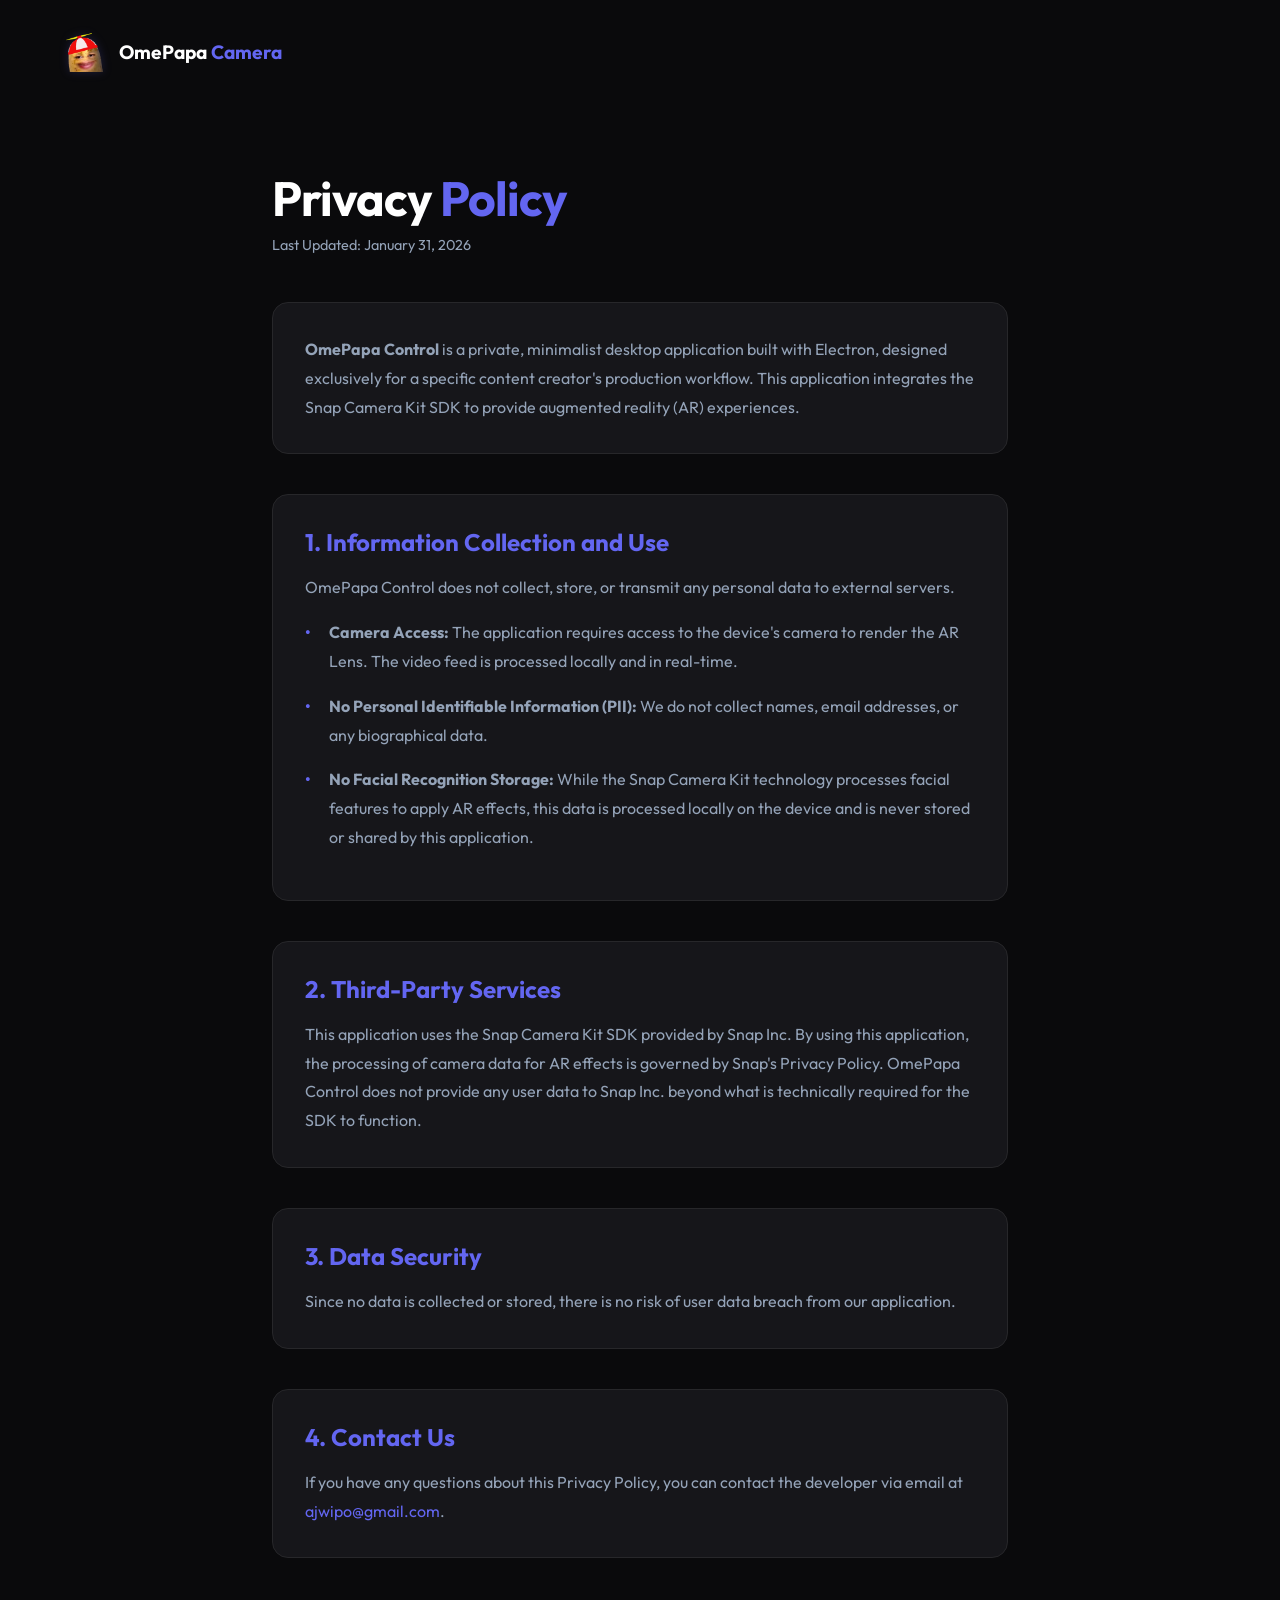
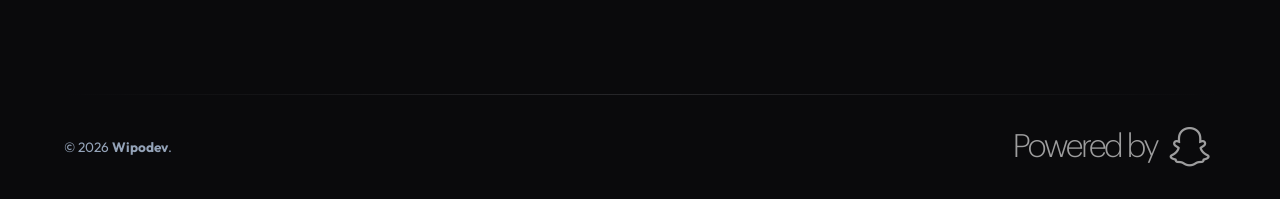
==== privacy/index.html @ 874bcaab "Initial commit" ====
<!DOCTYPE html>
<html lang="en">

<head>
  <meta charset="UTF-8">
  <meta name="viewport" content="width=device-width, initial-scale=1.0">
  <title>Privacy Policy | OmePapa Camera</title>
  <link rel="stylesheet" href="../style.css">
  <link rel="preconnect" href="https://fonts.googleapis.com">
  <link rel="preconnect" href="https://fonts.gstatic.com" crossorigin>
  <link href="https://fonts.googleapis.com/css2?family=Outfit:wght@300;400;700&display=swap" rel="stylesheet">
</head>

<body>

  <header class="simple-nav">
    <a href="../index.html" class="nav-brand">
      <img src="../assets/icon.png" alt="OmePapa Logo" class="nav-icon">
      <div class="logo">OmePapa <span>Camera</span></div>
    </a>
  </header>

  <main class="container-legal">
    <section class="legal-content">
      <h1>Privacy <span class="accent">Policy</span></h1>
      <p class="last-updated">Last Updated: January 31, 2026</p>

      <div class="legal-block">
        <p><strong>OmePapa Control</strong> is a private, minimalist desktop application built with Electron, designed
          exclusively for a specific content creator's production workflow. This application integrates the Snap Camera
          Kit SDK to provide augmented reality (AR) experiences.</p>
      </div>

      <div class="legal-block">
        <h2>1. Information Collection and Use</h2>
        <p>OmePapa Control does not collect, store, or transmit any personal data to external servers.</p>
        <ul>
          <li><strong>Camera Access:</strong> The application requires access to the device's camera to render the AR
            Lens. The video feed is processed locally and in real-time.</li>
          <li><strong>No Personal Identifiable Information (PII):</strong> We do not collect names, email addresses, or
            any biographical data.</li>
          <li><strong>No Facial Recognition Storage:</strong> While the Snap Camera Kit technology processes facial
            features to apply AR effects, this data is processed locally on the device and is never stored or shared by
            this application.</li>
        </ul>
      </div>

      <div class="legal-block">
        <h2>2. Third-Party Services</h2>
        <p>This application uses the Snap Camera Kit SDK provided by Snap Inc. By using this application, the processing
          of camera data for AR effects is governed by Snap's Privacy Policy. OmePapa Control does not provide any user
          data to Snap Inc. beyond what is technically required for the SDK to function.</p>
      </div>

      <div class="legal-block">
        <h2>3. Data Security</h2>
        <p>Since no data is collected or stored, there is no risk of user data breach from our application.</p>
      </div>

      <div class="legal-block">
        <h2>4. Contact Us</h2>
        <p>If you have any questions about this Privacy Policy, you can contact the developer via email at <a
            href="mailto:ajwipo@gmail.com" class="accent-link">ajwipo@gmail.com</a>.</p>
      </div>
    </section>
  </main>

  <footer>
    <div class="footer-line"></div>
    <div class="footer-content">
      <div class="copyright">
        <p>© 2026 <strong>Wipodev</strong>.</p>
      </div>
      <div class="attribution">
        <img src="../assets/snap_xl.png" alt="Snap Camera Kit" class="snap-badge">
      </div>
    </div>
  </footer>

  <button id="toTop" class="to-top-btn" onclick="window.scrollTo({top: 0, behavior: 'smooth'})" title="Volver arriba">
    <svg viewBox="0 0 24 24" width="24" height="24" stroke="currentColor" stroke-width="2" fill="none"
      stroke-linecap="round" stroke-linejoin="round">
      <polyline points="18 15 12 9 6 15"></polyline>
    </svg>
  </button>

  <script>
    const toTopBtn = document.getElementById("toTop");

    window.onscroll = function () {
      if (document.body.scrollTop > 300 || document.documentElement.scrollTop > 300) {
        toTopBtn.classList.add("show");
      } else {
        toTopBtn.classList.remove("show");
      }
    };
  </script>

</body>

</html>
---- style.css ----
:root {
  --bg: #0a0a0c;
  --card-bg: #16161a;
  --text-main: #ffffff;
  --text-dim: #94a3b8;
  --accent: #6366f1;
  --border: #27272a;
}

* {
  margin: 0;
  padding: 0;
  box-sizing: border-box;
}

body {
  font-family: "Outfit", sans-serif;
  background-color: var(--bg);
  color: var(--text-main);
  display: flex;
  flex-direction: column;
  min-height: 100vh;
  overflow-x: hidden;
}

.container {
  flex: 1;
  display: flex;
  align-items: center;
  justify-content: center;
  padding: 2rem;
}

/* Hero Style */
.hero {
  text-align: center;
  max-width: 900px;
}

.app-icon {
  width: 120px;
  height: 120px;
  margin-bottom: 2rem;
  filter: drop-shadow(0 0 20px rgba(99, 102, 241, 0.3));
}

h1 {
  font-size: 4rem;
  font-weight: 700;
  letter-spacing: -1px;
  margin-bottom: 1rem;
}

.accent {
  color: var(--accent);
}

.tagline {
  font-size: 1.4rem;
  color: var(--text-dim);
  margin-bottom: 4rem;
  font-weight: 300;
}

/* Minimal Grid */
.grid {
  display: grid;
  grid-template-columns: repeat(3, 1fr);
  gap: 1.5rem;
}

.grid-item {
  background: var(--card-bg);
  padding: 1.5rem;
  border-radius: 12px;
  border: 1px solid var(--border);
  transition: border-color 0.3s ease;
}

.grid-item:hover {
  border-color: var(--accent);
}

.grid-item span {
  display: block;
  color: var(--accent);
  text-transform: uppercase;
  font-size: 0.75rem;
  font-weight: 700;
  letter-spacing: 1px;
  margin-bottom: 0.5rem;
}

.grid-item p {
  font-size: 0.95rem;
  color: var(--text-dim);
}

/* Footer & Snap Attribution */
footer {
  padding: 2rem 5%;
}

.footer-line {
  height: 1px;
  background: linear-gradient(90deg, transparent, var(--border), transparent);
  margin-bottom: 2rem;
}

.footer-content {
  display: flex;
  justify-content: space-between;
  align-items: center;
}

.footer-separator {
  margin-inline: 5px;
}

.copyright p {
  font-size: 0.85rem;
  color: var(--text-dim);
}

.snap-badge {
  height: 40px; /* Tamaño ideal para el logo xl */
  width: auto;
  display: block;
  opacity: 0.6;
  transition: opacity 0.5s ease-in-out;
}

.snap-badge:hover {
  opacity: 1;
}

/* Mobile Responsive */
@media (max-width: 768px) {
  h1 {
    font-size: 2.5rem;
  }
  .grid {
    grid-template-columns: 1fr;
  }
  .footer-content {
    flex-direction: column;
    gap: 1.5rem;
    text-align: center;
  }
}

/* Estilos para Páginas Legales */
.container-legal {
  max-width: 800px;
  margin: 0 auto;
  padding: 4rem 2rem;
  flex: 1;
}

.simple-nav {
  padding: 2rem 5%;
  display: flex;
  justify-content: flex-start;
}

.nav-brand {
  display: flex;
  align-items: center;
  gap: 15px;
  text-decoration: none;
  color: var(--text-main);
  transition: opacity 0.3s ease;
}

.nav-brand:hover {
  opacity: 0.8;
}

.nav-icon {
  width: 40px;
  height: 40px;
  filter: drop-shadow(0 0 5px rgba(99, 102, 241, 0.2));
}

/* Reutilizamos el estilo del logo del index principal */
.nav-brand .logo {
  font-size: 1.2rem;
  font-weight: 700;
}

.nav-brand .logo span {
  color: var(--accent);
}

.legal-content h1 {
  font-size: 3rem;
  margin-bottom: 0.5rem;
  text-align: left;
}

.last-updated {
  color: var(--text-dim);
  font-size: 0.9rem;
  margin-bottom: 3rem;
  display: block;
}

.legal-block {
  margin-bottom: 2.5rem;
  background: var(--card-bg);
  padding: 2rem;
  border-radius: 16px;
  border: 1px solid var(--border);
}

.legal-block h2 {
  color: var(--accent);
  font-size: 1.5rem;
  margin-bottom: 1rem;
}

.legal-block p,
.legal-block li {
  color: var(--text-dim);
  line-height: 1.8;
}

.legal-block ul {
  margin-top: 1rem;
  list-style: none;
  padding-left: 0;
}

.legal-block li {
  margin-bottom: 1rem;
  padding-left: 1.5rem;
  position: relative;
}

.legal-block li::before {
  content: "•";
  color: var(--accent);
  position: absolute;
  left: 0;
  font-weight: bold;
}

.accent-link {
  color: var(--accent);
  text-decoration: none;
  border-bottom: 1px solid transparent;
  transition: 0.3s;
}

.accent-link:hover {
  border-bottom-color: var(--accent);
}

/* Botón Volver Arriba */
.to-top-btn {
  position: fixed;
  bottom: 30px;
  right: 30px;
  width: 50px;
  height: 50px;
  border-radius: 50%;
  background: var(--card-bg);
  color: var(--accent);
  border: 1px solid var(--border);
  cursor: pointer;
  display: flex;
  align-items: center;
  justify-content: center;
  transition: all 0.3s ease;
  box-shadow: 0 4px 20px rgba(0, 0, 0, 0.4);
  z-index: 1000;
  opacity: 0; /* Oculto por defecto */
  visibility: hidden;
}

.to-top-btn:hover {
  background: var(--accent);
  color: white;
  transform: translateY(-5px);
  border-color: var(--accent);
}

/* Clase para mostrar el botón mediante JS */
.to-top-btn.show {
  opacity: 1;
  visibility: visible;
}
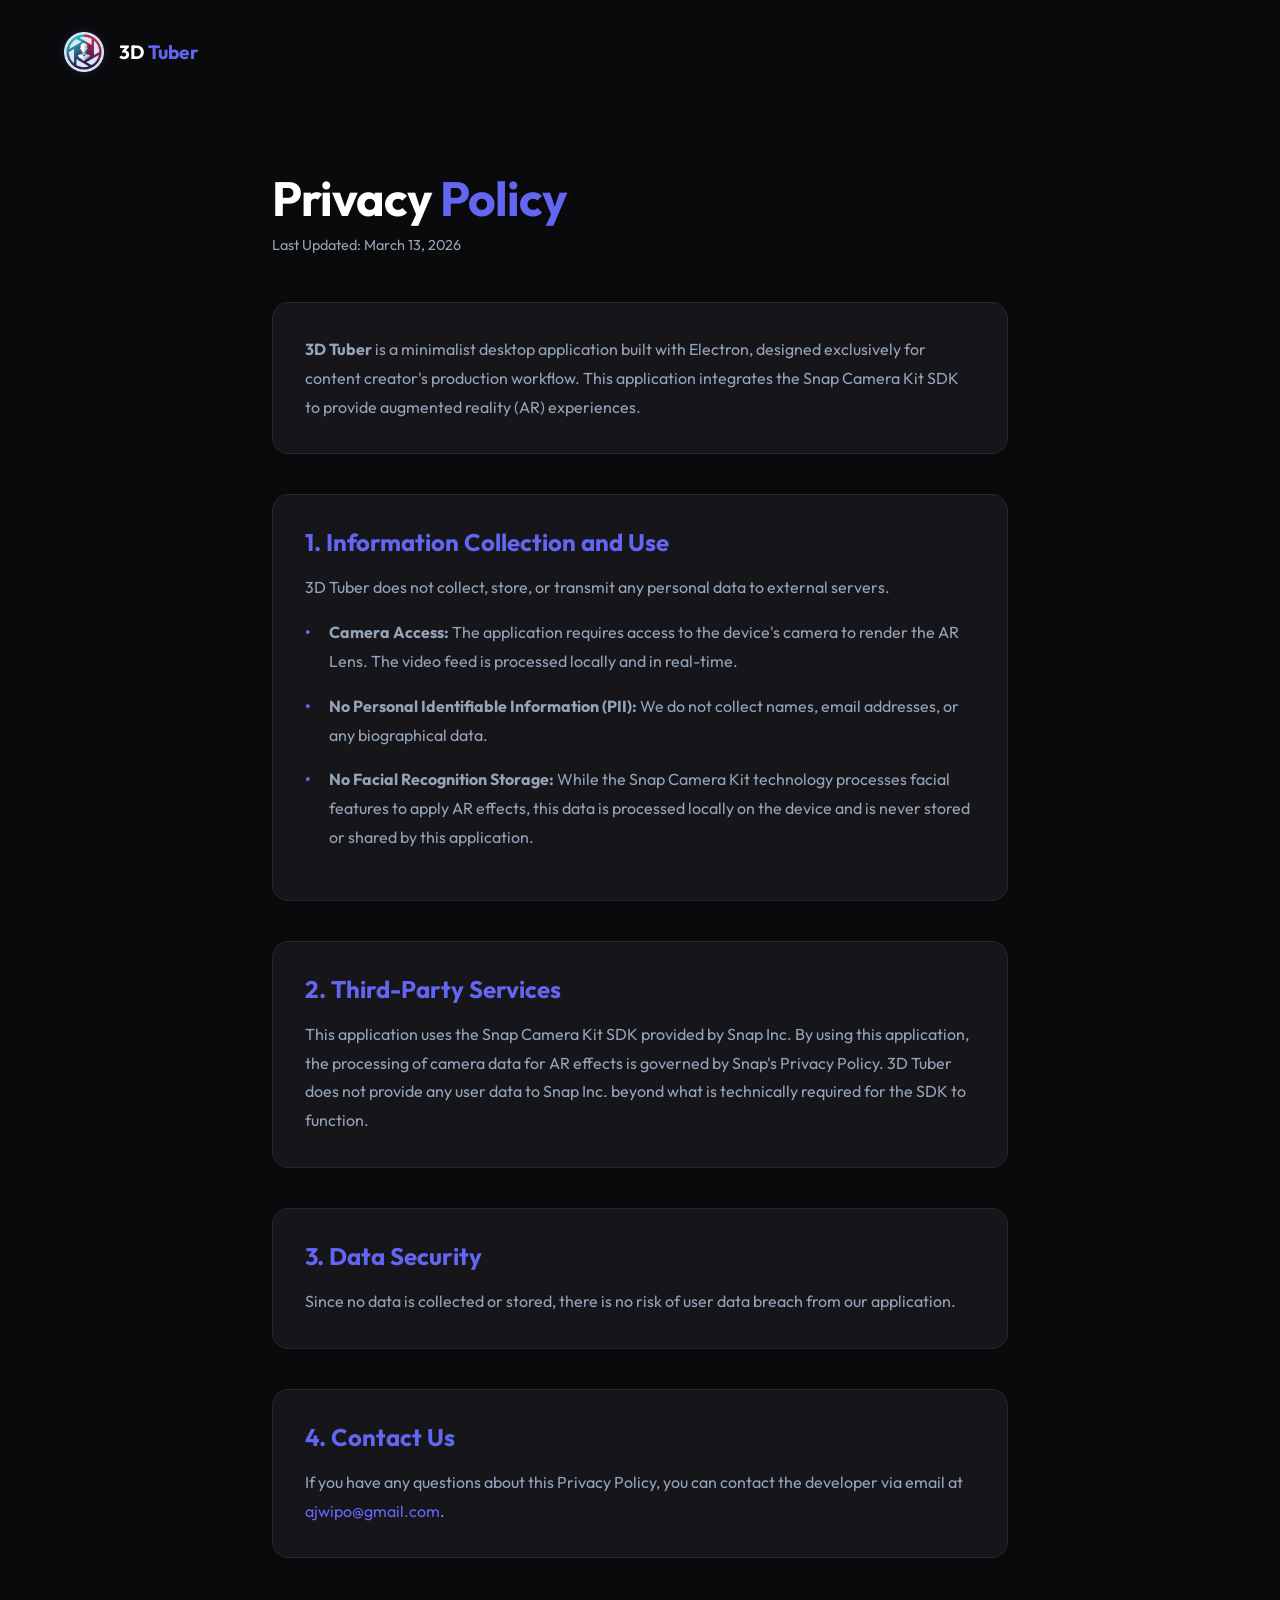
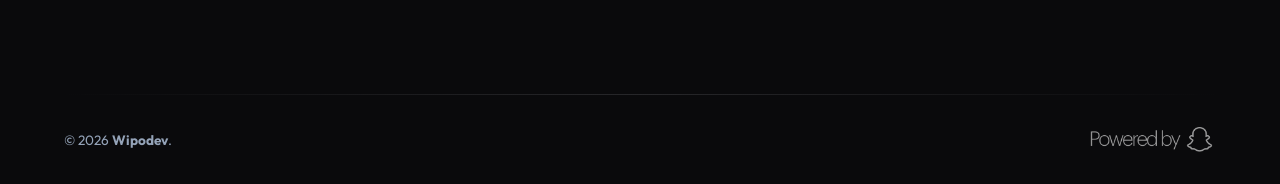
==== commit 43745973: "Change the application name and icon" ====
--- a/privacy/index.html
+++ b/privacy/index.html
@@ -4,7 +4,7 @@
 <head>
   <meta charset="UTF-8">
   <meta name="viewport" content="width=device-width, initial-scale=1.0">
-  <title>Privacy Policy | OmePapa Camera</title>
+  <title>Privacy Policy | 3D Tuber</title>
   <link rel="stylesheet" href="../style.css">
   <link rel="preconnect" href="https://fonts.googleapis.com">
   <link rel="preconnect" href="https://fonts.gstatic.com" crossorigin>
@@ -16,24 +16,24 @@
   <header class="simple-nav">
     <a href="../index.html" class="nav-brand">
       <img src="../assets/icon.png" alt="OmePapa Logo" class="nav-icon">
-      <div class="logo">OmePapa <span>Camera</span></div>
+      <div class="logo">3D <span>Tuber</span></div>
     </a>
   </header>
 
   <main class="container-legal">
     <section class="legal-content">
       <h1>Privacy <span class="accent">Policy</span></h1>
-      <p class="last-updated">Last Updated: January 31, 2026</p>
+      <p class="last-updated">Last Updated: March 13, 2026</p>
 
       <div class="legal-block">
-        <p><strong>OmePapa Control</strong> is a private, minimalist desktop application built with Electron, designed
-          exclusively for a specific content creator's production workflow. This application integrates the Snap Camera
+        <p><strong>3D Tuber</strong> is a minimalist desktop application built with Electron, designed
+          exclusively for content creator's production workflow. This application integrates the Snap Camera
           Kit SDK to provide augmented reality (AR) experiences.</p>
       </div>
 
       <div class="legal-block">
         <h2>1. Information Collection and Use</h2>
-        <p>OmePapa Control does not collect, store, or transmit any personal data to external servers.</p>
+        <p>3D Tuber does not collect, store, or transmit any personal data to external servers.</p>
         <ul>
           <li><strong>Camera Access:</strong> The application requires access to the device's camera to render the AR
             Lens. The video feed is processed locally and in real-time.</li>
@@ -48,7 +48,7 @@
       <div class="legal-block">
         <h2>2. Third-Party Services</h2>
         <p>This application uses the Snap Camera Kit SDK provided by Snap Inc. By using this application, the processing
-          of camera data for AR effects is governed by Snap's Privacy Policy. OmePapa Control does not provide any user
+          of camera data for AR effects is governed by Snap's Privacy Policy. 3D Tuber does not provide any user
           data to Snap Inc. beyond what is technically required for the SDK to function.</p>
       </div>
 
--- a/style.css
+++ b/style.css
@@ -123,7 +123,7 @@
 }
 
 .snap-badge {
-  height: 40px; /* Tamaño ideal para el logo xl */
+  height: 25px; /* Tamaño ideal para el logo xl */
   width: auto;
   display: block;
   opacity: 0.6;
